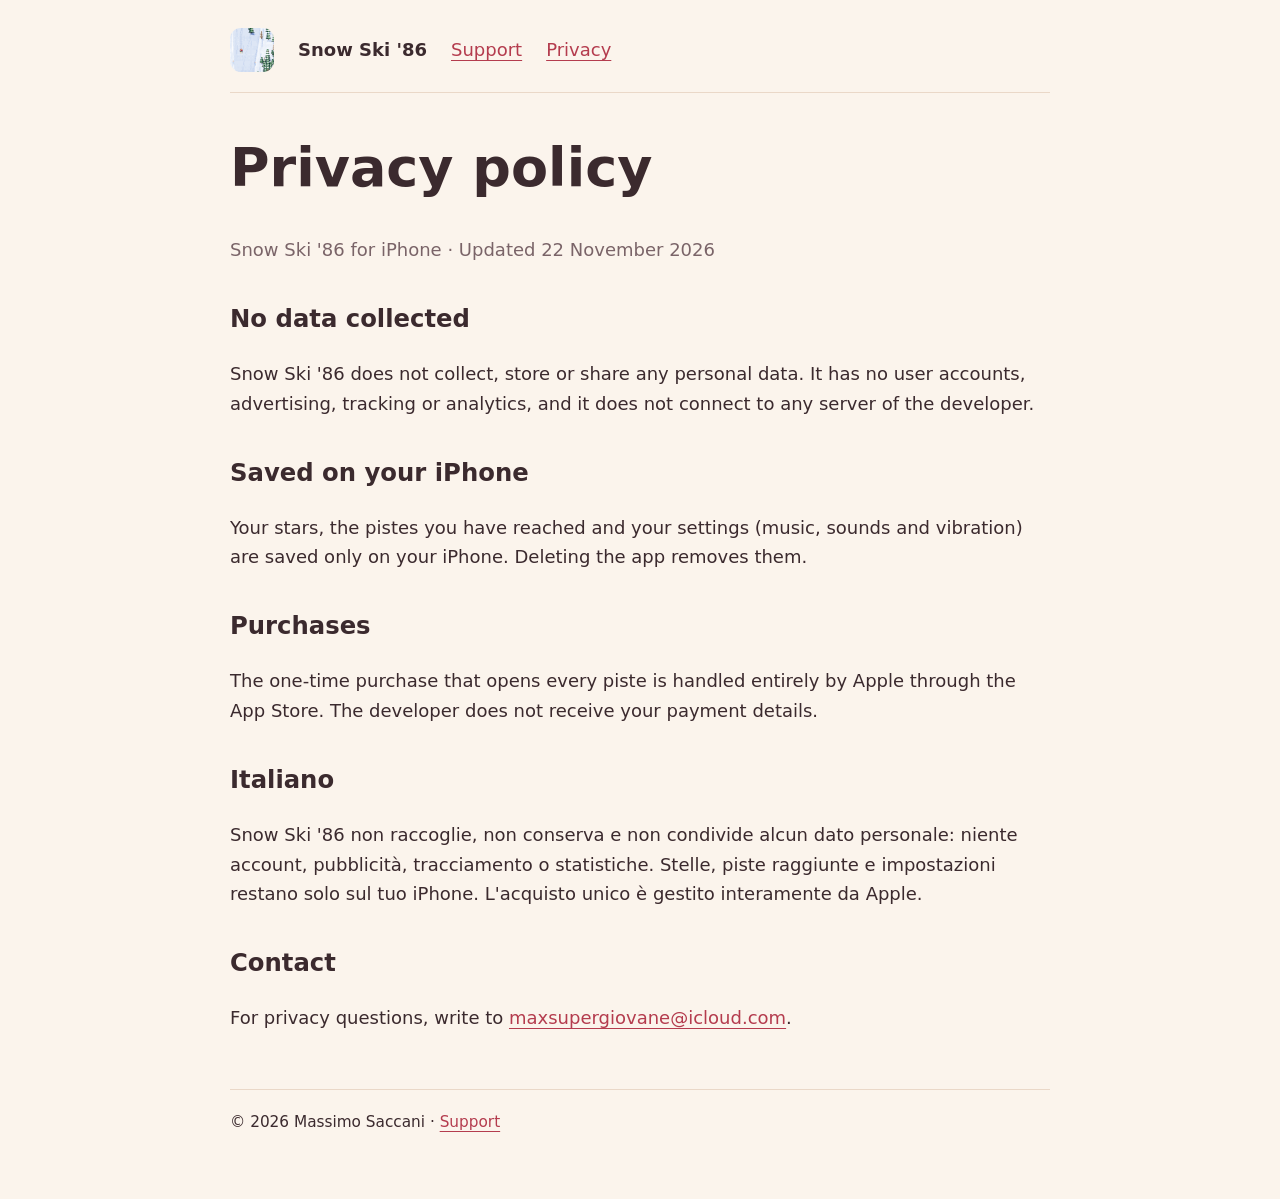
==== privacy.html @ 01cb1429 "Support and privacy pages for Snow Ski '86" ====
<!doctype html><html lang="en"><head><meta charset="utf-8"><meta name="viewport" content="width=device-width,initial-scale=1"><title>Snow Ski '86 — Privacy</title><meta name="description" content="Privacy policy for Snow Ski '86 for iPhone."><link rel="stylesheet" href="style.css"></head><body>
<nav aria-label="Main navigation"><img src="icon.png" alt=""><strong>Snow Ski '86</strong><a href="index.html">Support</a><a href="privacy.html" aria-current="page">Privacy</a></nav>
<main><h1>Privacy policy</h1><p class="muted">Snow Ski '86 for iPhone · Updated 22 November 2026</p>
<h2>No data collected</h2><p>Snow Ski '86 does not collect, store or share any personal data. It has no user accounts, advertising, tracking or analytics, and it does not connect to any server of the developer.</p>
<h2>Saved on your iPhone</h2><p>Your stars, the pistes you have reached and your settings (music, sounds and vibration) are saved only on your iPhone. Deleting the app removes them.</p>
<h2>Purchases</h2><p>The one-time purchase that opens every piste is handled entirely by Apple through the App Store. The developer does not receive your payment details.</p>
<h2>Italiano</h2><p>Snow Ski '86 non raccoglie, non conserva e non condivide alcun dato personale: niente account, pubblicità, tracciamento o statistiche. Stelle, piste raggiunte e impostazioni restano solo sul tuo iPhone. L'acquisto unico è gestito interamente da Apple.</p>
<h2>Contact</h2><p>For privacy questions, write to <a href="mailto:maxsupergiovane@icloud.com">maxsupergiovane@icloud.com</a>.</p>
</main>
<footer>© 2026 Massimo Saccani · <a href="index.html">Support</a></footer></body></html>
---- style.css ----
:root{color-scheme:light dark;font-family:ui-rounded,system-ui,-apple-system,BlinkMacSystemFont,"Segoe UI",sans-serif;color:#3b2a2e;background:#fbf4ec;font-size:18px;line-height:1.65}body{max-width:820px;margin:auto;padding:28px 24px 64px}nav{display:flex;gap:24px;flex-wrap:wrap;align-items:center;border-bottom:1px solid #ead8c8;padding:0 0 20px}nav img{width:44px;height:44px;border-radius:11px}a{color:#b43c4e;text-underline-offset:4px}h1{font-size:clamp(2rem,6vw,3rem);line-height:1.15;margin-top:44px}h2{font-size:1.35rem;margin-top:34px}.muted{color:#7a6468}footer{margin-top:56px;padding-top:20px;border-top:1px solid #ead8c8;font-size:.85rem}li{margin-bottom:8px}@media(prefers-color-scheme:dark){:root{background:#1d1618;color:#f3e7e2}a{color:#f7a3ac}.muted{color:#c9b5b2}nav,footer{border-color:#4a3a3d}}
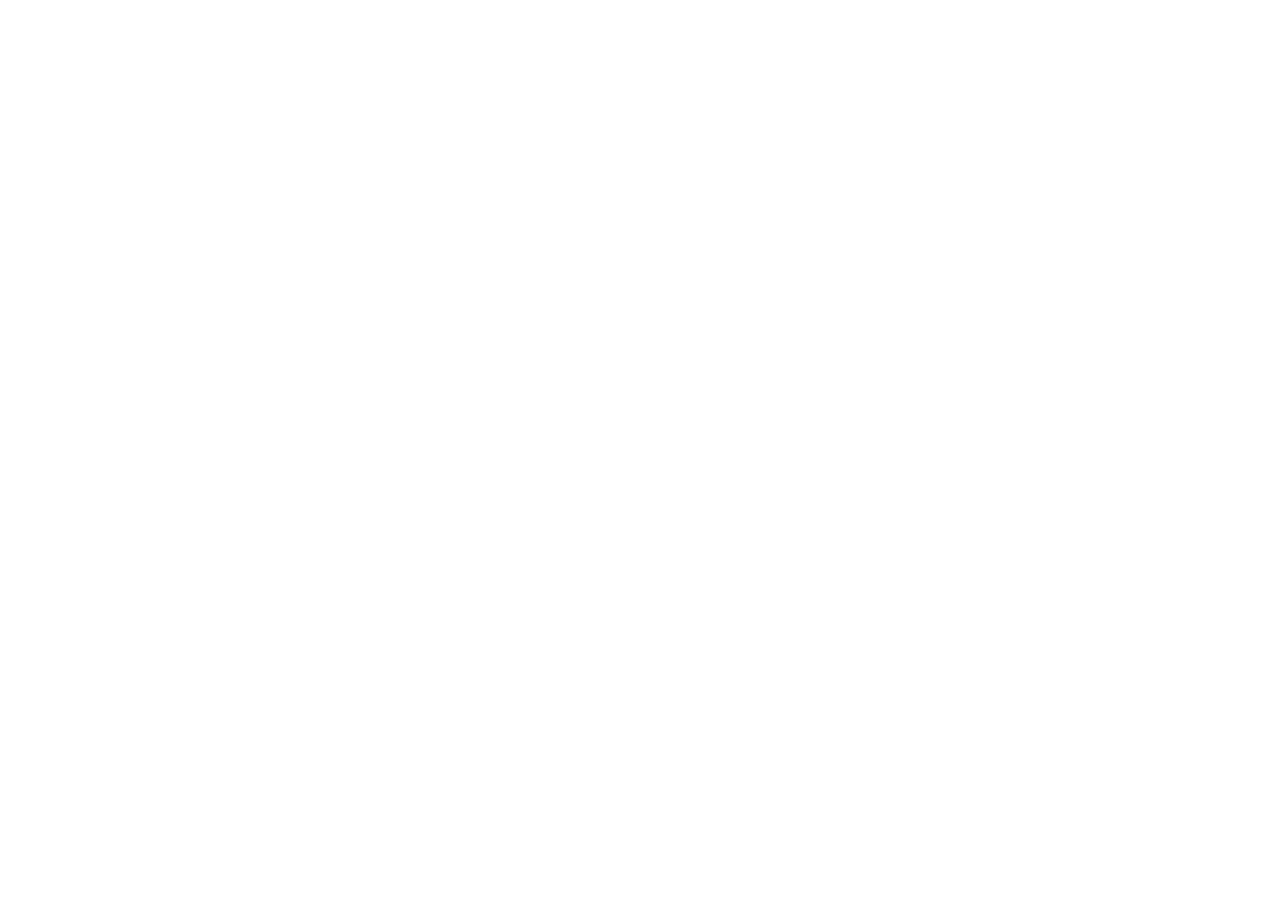
==== commit 164b74e8: "Send the old support addresses to www.maxsupervibe.com/support/snow-ski-86/" ====
--- a/privacy.html
+++ b/privacy.html
@@ -1,10 +1,5 @@
-<!doctype html><html lang="en"><head><meta charset="utf-8"><meta name="viewport" content="width=device-width,initial-scale=1"><title>Snow Ski '86 — Privacy</title><meta name="description" content="Privacy policy for Snow Ski '86 for iPhone."><link rel="stylesheet" href="style.css"></head><body>
-<nav aria-label="Main navigation"><img src="icon.png" alt=""><strong>Snow Ski '86</strong><a href="index.html">Support</a><a href="privacy.html" aria-current="page">Privacy</a></nav>
-<main><h1>Privacy policy</h1><p class="muted">Snow Ski '86 for iPhone · Updated 22 November 2026</p>
-<h2>No data collected</h2><p>Snow Ski '86 does not collect, store or share any personal data. It has no user accounts, advertising, tracking or analytics, and it does not connect to any server of the developer.</p>
-<h2>Saved on your iPhone</h2><p>Your stars, the pistes you have reached and your settings (music, sounds and vibration) are saved only on your iPhone. Deleting the app removes them.</p>
-<h2>Purchases</h2><p>The one-time purchase that opens every piste is handled entirely by Apple through the App Store. The developer does not receive your payment details.</p>
-<h2>Italiano</h2><p>Snow Ski '86 non raccoglie, non conserva e non condivide alcun dato personale: niente account, pubblicità, tracciamento o statistiche. Stelle, piste raggiunte e impostazioni restano solo sul tuo iPhone. L'acquisto unico è gestito interamente da Apple.</p>
-<h2>Contact</h2><p>For privacy questions, write to <a href="mailto:maxsupergiovane@icloud.com">maxsupergiovane@icloud.com</a>.</p>
-</main>
-<footer>© 2026 Massimo Saccani · <a href="index.html">Support</a></footer></body></html>
+<!doctype html><html lang="en"><head><meta charset="utf-8"><meta name="viewport" content="width=device-width,initial-scale=1">
+<title>Snow Ski '86 — Support</title><link rel="canonical" href="https://www.maxsupervibe.com/support/snow-ski-86/privacy/"><meta http-equiv="refresh" content="0; url=https://www.maxsupervibe.com/support/snow-ski-86/privacy/">
+<script>location.replace("https://www.maxsupervibe.com/support/snow-ski-86/privacy/" + location.hash);</script></head>
+<body style="font-family:system-ui,sans-serif;max-width:640px;margin:48px auto;padding:0 16px;line-height:1.5">
+<p>The Snow Ski '86 support pages have moved to <a href="https://www.maxsupervibe.com/support/snow-ski-86/privacy/">https://www.maxsupervibe.com/support/snow-ski-86/privacy/</a>.</p></body></html>
